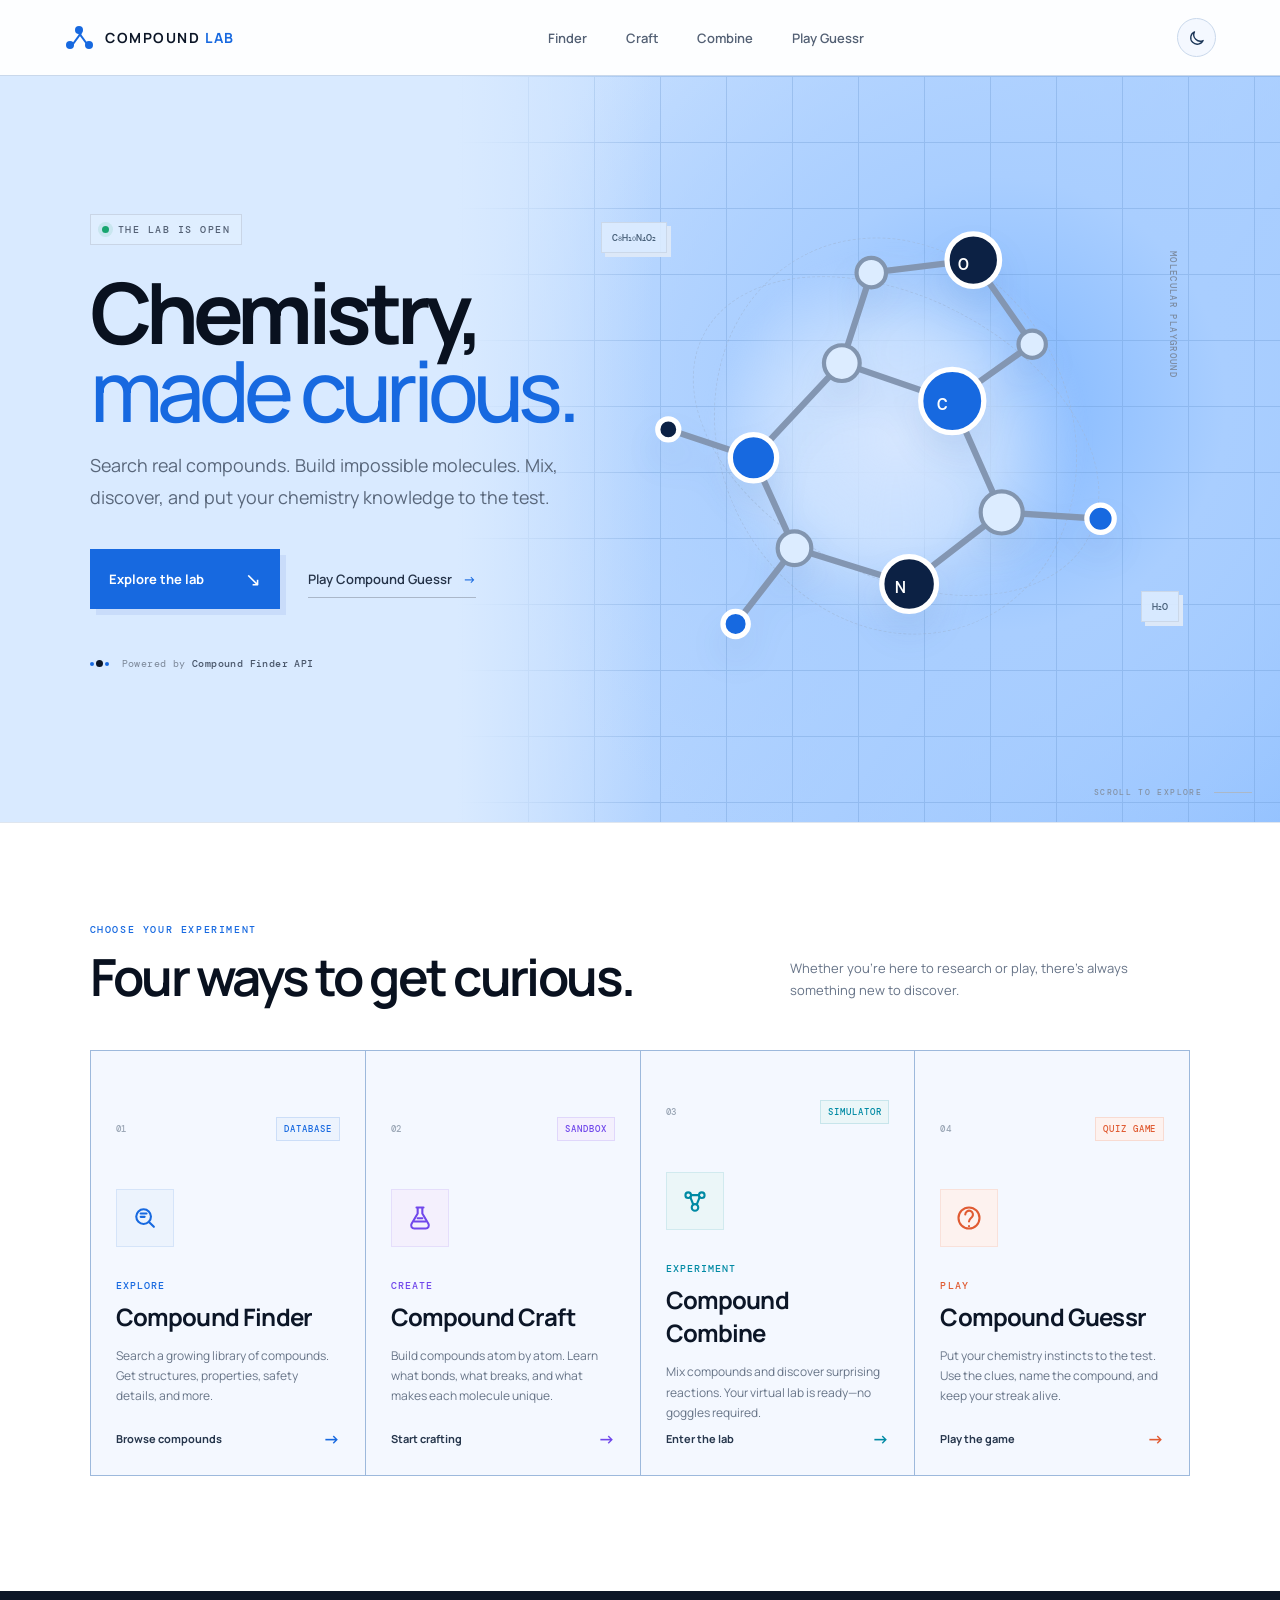
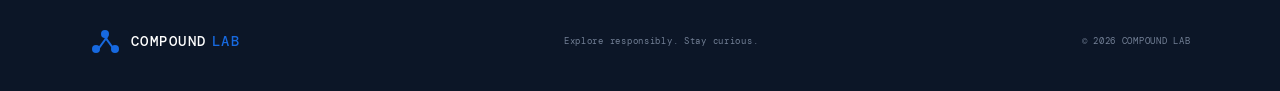
==== frontend/index.html @ 4c5c7403 "Linked Websites" ====
<!doctype html>
<html lang="en">
    <head>
        <meta charset="UTF-8" />
        <meta name="viewport" content="width=device-width, initial-scale=1.0" />
        <title>Compound Lab</title>
        <link rel="stylesheet" href="./index.css" />
    </head>
    <body>
        <div class="site-shell" id="root">
            <header class="topbar">
                <a class="brand" href="#" aria-label="Compound Lab home">
                <span class="brand-mark" aria-hidden="true"><span></span><span></span><span></span></span>
                <span>COMPOUND</span>
                <strong>LAB</strong>
                </a>

            <nav class="main-nav" aria-label="Main navigation">
                <a href="./finder/">Finder</a>
                <a href="./craft/">Craft</a>
                <a href="./combine/">Combine</a>
                <a href="./guessr/">Play Guessr</a>
            </nav>

            <div class="topbar-actions">
                <button class="theme-toggle" type="button" aria-label="Switch to dark mode">
                    <svg class="moon-icon" viewBox="0 0 24 24" aria-hidden="true">
                    <path d="M20.2 15.4A8.7 8.7 0 0 1 8.6 3.8 8.7 8.7 0 1 0 20.2 15.4Z"></path>
                    </svg>
                    <svg class="sun-icon" viewBox="0 0 24 24" aria-hidden="true">
                        <circle cx="12" cy="12" r="3.7"></circle>
                        <path
                            d="M12 2v2M12 20v2M4.9 4.9l1.4 1.4M17.7 17.7l1.4 1.4M2 12h2M20 12h2M4.9 19.1l1.4-1.4M17.7 6.3l1.4-1.4"
                        ></path>
                    </svg>
                </button>
                <button class="menu-button" type="button" aria-expanded="false" aria-label="Toggle menu">
                    <span></span><span></span>
                </button>
            </div>
            </header>
            
            <main>
                <section class ="hero">
                    <div class="hero-grid" aria-hidden="true"></div>
                    <div class="hero-copy">
                        <div class="status-pill"><span></span>THE LAB IS OPEN</div>
                            <h1>Chemistry,<br /><em>made curious.</em></h1>
                            <p>
                                Search real compounds. Build impossible molecules. Mix, discover, and put your
                                chemistry knowledge to the test.
                            </p>
                        <div class="hero-actions">
                            <a class="primary-action" href="#experiences">Explore the lab <span>↘</span></a>
                            <button class="text-action" type="button" data-launch="Compound Guessr">
                                Play Compound Guessr <span>→</span>
                            </button>
                        </div>
                        <div class="trust-line">
                            <div class="mini-atoms" aria-hidden="true"><i></i><i></i><i></i></div>
                            <span>Powered by <strong>Compound Finder API</strong></span>
                        </div>
                    </div>

                      <div class="molecule-stage" aria-hidden="true">
                        <div class="orbit orbit-one"></div>
                        <div class="orbit orbit-two"></div>
                        <svg viewBox="0 0 560 500" class="molecule-svg">
                        <g class="molecule-lines">
                            <path d="M145 265 229 175 334 211 381 317 293 385 184 351Z" />
                            <path d="M229 175 257 89 354 77 410 157 334 211" />
                            <path d="m381 317 94 6M184 351l-56 72M145 265 64 238" />
                        </g>
                        <g class="atoms">
                            <circle cx="145" cy="265" r="22" class="atom atom-blue" />
                            <circle cx="229" cy="175" r="17" class="atom atom-white" />
                            <circle cx="334" cy="211" r="30" class="atom atom-blue" />
                            <circle cx="381" cy="317" r="20" class="atom atom-white" />
                            <circle cx="293" cy="385" r="26" class="atom atom-navy" />
                            <circle cx="184" cy="351" r="16" class="atom atom-white" />
                            <circle cx="257" cy="89" r="14" class="atom atom-white" />
                            <circle cx="354" cy="77" r="25" class="atom atom-navy" />
                            <circle cx="410" cy="157" r="13" class="atom atom-white" />
                            <circle cx="475" cy="323" r="13" class="atom atom-blue" />
                            <circle cx="128" cy="423" r="12" class="atom atom-blue" />
                            <circle cx="64" cy="238" r="10" class="atom atom-navy" />
                        </g>
                        <g class="atom-labels">
                            <text x="325" y="220">C</text>
                            <text x="285" y="394">N</text>
                            <text x="345" y="86">O</text>
                        </g>
                        </svg>
                        <div class="formula formula-one">C₈H₁₀N₄O₂</div>
                        <div class="formula formula-two">H₂O</div>
                        <div class="lab-note">MOLECULAR PLAYGROUND</div>
                    </div>

                    <div class="scroll-cue"><span>SCROLL TO EXPLORE</span><i></i></div>
                </section>

                <section class="experiences" id="experiences">

                    <div class="section-heading">
                        <div>
                            <span class="section-kicker">CHOOSE YOUR EXPERIMENT</span>
                            <h2>Four ways to get curious.</h2>
                        </div>
                            <p>
                                Whether you’re here to research or play, there’s always something new to discover.
                            </p>
                    </div>

                    <div class="feature-grid">
                        <a
                            class="feature-card"
                            href="./finder/"
                            style="--accent: #1769e0"
                        >
                            <span class="card-topline"
                            ><span>01</span><span class="card-tag">DATABASE</span></span>
                            <span class="icon-box">
                            <svg viewBox="0 0 24 24" aria-hidden="true">
                            <circle cx="10.8" cy="10.8" r="6.3"></circle>
                            <path d="m15.4 15.4 4.2 4.2M8.3 8.2h5M8.3 11h3.4"></path>
                            </svg>
                            </span>
                            <span class="card-eyebrow">Explore</span>
                            <h3>Compound Finder</h3>
                            <p>
                            Search a growing library of compounds. Get structures, properties, safety details,
                            and more.
                            </p>
                            <span class="card-action">Browse compounds <i>→</i></span>
                        </a>

                        <a
                            class="feature-card"
                            href="./craft/"
                            style="--accent: #7047eb"
                        >
                            <span class="card-topline"><span>02</span><span class="card-tag">SANDBOX</span></span>
                            <span class="icon-box">
                                <svg viewBox="0 0 24 24" aria-hidden="true">
                                <path
                                    d="M9 3h6M10 3v5.2l-5.2 8.7A2.7 2.7 0 0 0 7.1 21h9.8a2.7 2.7 0 0 0 2.3-4.1L14 8.2V3"
                                ></path>
                                <path d="M7.2 15h9.6M10 12.2h4"></path>
                                </svg>
                            </span>
                            <span class="card-eyebrow">Create</span>
                            <h3>Compound Craft</h3>
                            <p>
                                Build compounds atom by atom. Learn what bonds, what breaks, and what makes each
                                molecule unique.
                            </p>
                            <span class="card-action">Start crafting <i>→</i></span>
                        </a>

                        <a
                            class="feature-card"
                            href="./combine/"
                            style="--accent: #008aa4"
                        >
                            <span class="card-topline"
                                ><span>03</span><span class="card-tag">SIMULATOR</span></span
                            >
                            <span class="icon-box">
                                <svg viewBox="0 0 24 24" aria-hidden="true">
                                <circle cx="6.2" cy="7" r="2.4"></circle>
                                <circle cx="17.8" cy="7" r="2.4"></circle>
                                <circle cx="12" cy="17.5" r="2.8"></circle>
                                <path d="m8 8.6 2.5 6.4M16 8.6 13.5 15M8.6 7h6.8"></path>
                                </svg>
                            </span>
                            <span class="card-eyebrow">Experiment</span>
                            <h3>Compound Combine</h3>
                            <p>
                                Mix compounds and discover surprising reactions. Your virtual lab is ready—no
                                goggles required.
                            </p>
                            <span class="card-action">Enter the lab <i>→</i></span>
                        </a>

                        <a
                            class="feature-card"
                            href="./guessr/"
                            style="--accent: #e05b32"
                        >
                            <span class="card-topline"
                                ><span>04</span><span class="card-tag">QUIZ GAME</span></span
                            >
                            <span class="icon-box">
                                <svg viewBox="0 0 24 24" aria-hidden="true">
                                <path d="M8.8 9a3.3 3.3 0 1 1 5.6 2.4c-1.4 1.3-2.4 1.8-2.4 3.6"></path>
                                <path d="M12 19h.01"></path>
                                <circle cx="12" cy="12" r="9"></circle>
                                </svg>
                            </span>
                            <span class="card-eyebrow">Play</span>
                            <h3>Compound Guessr</h3>
                            <p>
                                Put your chemistry instincts to the test. Use the clues, name the compound, and keep
                                your streak alive.
                            </p>
                            <span class="card-action">Play the game <i>→</i></span>
                        </a>

                    </div>

                </section>
            </main>

            <footer>
                <a class="brand footer-brand" href="#">
                    <span class="brand-mark" aria-hidden="true"><span></span><span></span><span></span></span>
                    <span>COMPOUND</span><strong>LAB</strong>
                </a>
                <p>Explore responsibly. Stay curious.</p>
                <span>© 2026 COMPOUND LAB</span>
            </footer>

            <div class="toast" role="status" aria-live="polite">
                <span>LAB NOTE</span><span class="toast-message"></span>
            </div>

            <script type="module" src="./main.js"></script>

        </div>
    </body>
</html>
---- frontend/index.css ----
/* Font Imports and Default Design Elements */
@import url("https://fonts.googleapis.com/css2?family=DM+Mono:wght@400;500&family=Manrope:wght@400;500;600;700;800&display=swap");
:root {
  font-family: "Manrope", sans-serif;
  color: #09111f;
  background: #dceaff;
  font-synthesis: none;
}

/* 

Reset Codes;
for resetting default browser layout and design 

*/
@layer base {
  *,
  *::before,
  *::after {
    box-sizing: border-box;
  }

  html {
    scroll-behavior: smooth;
  }

  body {
    margin: 0;
    min-width: 320px;
    min-height: 100vh;
    background: #dceaff;
  }

  h1,
  h2,
  h3,
  p {
    margin: 0;
  }

  button,
  a {
    -webkit-tap-highlight-color: transparent;
  }

  button {
    font: inherit;
    cursor: pointer;
  }
}

/* Site Shell Design Elements */
.site-shell {
  min-height: 100vh;
  overflow: hidden;
}

/* Topbar Design Elements */
.topbar {
  height: 76px;
  padding: 0 clamp(24px, 5vw, 78px);
  display: flex;
  align-items: center;
  justify-content: space-between;
  background: rgba(255, 255, 255, 0.94);
  border-bottom: 1px solid #c9d8eb;
  backdrop-filter: blur(14px);
  position: relative;
  z-index: 50;
}

/* Brand/Logo Design Elements */
.brand {
  display: inline-flex;
  align-items: center;
  gap: 5px;
  color: #0c1627;
  text-decoration: none;
  font-size: 14px;
  font-weight: 700;
  letter-spacing: 0.11em;
}

.brand strong {
  color: #1769e0;
}

.brand-mark {
  width: 31px;
  height: 27px;
  position: relative;
  display: inline-block;
  margin-right: 5px;
}

.brand-mark span {
  position: absolute;
  border-radius: 50%;
  background: #1769e0;
  width: 8px;
  height: 8px;
}

.brand-mark span:nth-child(1) {
  top: 2px;
  left: 11px;
}

.brand-mark span:nth-child(2) {
  bottom: 2px;
  left: 2px;
}

.brand-mark span:nth-child(3) {
  bottom: 2px;
  right: 2px;
}

.brand-mark::before,
.brand-mark::after {
  content: "";
  position: absolute;
  height: 1.5px;
  width: 15px;
  top: 14px;
  left: 5px;
  background: #1769e0;
  transform: rotate(-54deg);
  transform-origin: center;
}

.brand-mark::after {
  left: 12px;
  transform: rotate(54deg);
}

/* Main Design Elements */
.main-nav {
  display: flex;
  align-items: center;
  gap: clamp(24px, 3vw, 48px);
}

.main-nav a {
  color: #536074;
  text-decoration: none;
  font-size: 13px;
  font-weight: 600;
  transition: color 180ms ease;
}

.main-nav a:hover {
  color: #1769e0;
}

.main-nav button {
  border: 0;
  background: #0c1627;
  color: white;
  padding: 12px 19px;
  border-radius: 2px;
  font:
    600 12px "Manrope",
    sans-serif;
  letter-spacing: 0.03em;
  transition:
    transform 180ms ease,
    background 180ms ease;
}

.main-nav button:hover {
  transform: translateY(-2px);
  background: #1769e0;
}

/* Menu Button Design Element */
.menu-button {
  display: none;
}

/* Topbar Actions (theme toggle base) Design Elements */
.topbar-actions {
  display: flex;
  align-items: center;
  gap: 10px;
}

.theme-toggle {
  width: 39px;
  height: 39px;
  display: grid;
  place-items: center;
  padding: 0;
  border: 1px solid #c9d8eb;
  border-radius: 50%;
  background: #f4f8ff;
  color: #1b3557;
  transition:
    color 180ms ease,
    background 180ms ease,
    border-color 180ms ease,
    transform 180ms ease;
}

.theme-toggle:hover {
  color: #1769e0;
  border-color: #8eb7ed;
  transform: rotate(-8deg);
}

.theme-toggle svg {
  width: 18px;
  height: 18px;
  fill: none;
  stroke: currentColor;
  stroke-width: 1.8;
  stroke-linecap: round;
  stroke-linejoin: round;
}

.sun-icon {
  display: none;
}

/* Hero Layout and Parent Elements Design */
.hero {
  min-height: 685px;
  background:
    radial-gradient(circle at 78% 44%, #82b8ff 0%, #a9ceff 21%, transparent 48%),
    linear-gradient(125deg, #d9eaff 0%, #b9d7ff 56%, #94c2ff 100%);
  position: relative;
  display: grid;
  grid-template-columns: minmax(0, 0.93fr) minmax(480px, 1.07fr);
  align-items: center;
  padding: 76px clamp(24px, 7vw, 112px) 90px;
  isolation: isolate;
  border-bottom: 1px solid #dfe6ef;
}

.hero-grid {
  position: absolute;
  inset: 0;
  z-index: -2;
  background-image:
    linear-gradient(#6695d0 1px, transparent 1px),
    linear-gradient(90deg, #6695d0 1px, transparent 1px);
  background-size: 66px 66px;
  mask-image: linear-gradient(to right, transparent, black 40%, black);
  opacity: 0.32;
}

.hero::before {
  content: "";
  position: absolute;
  inset: 0 49% 0 0;
  z-index: -1;
  background: linear-gradient(90deg, #d9eaff 70%, transparent);
}

.hero-copy {
  max-width: 660px;
  z-index: 2;
}

/* Status Pill Design */
.status-pill {
  width: max-content;
  display: flex;
  align-items: center;
  gap: 9px;
  padding: 8px 11px;
  border: 1px solid #c9d5e6;
  background: rgba(225, 239, 255, 0.82);
  color: #536074;
  font:
    500 10px "DM Mono",
    monospace;
  letter-spacing: 0.15em;
}

.status-pill span {
  width: 7px;
  height: 7px;
  border-radius: 50%;
  background: #18a56f;
  box-shadow: 0 0 0 4px #18a56f1c;
}

/* Hero Elements Design */
.hero h1 {
  margin: 28px 0 22px;
  font-size: clamp(56px, 6.6vw, 99px);
  line-height: 0.92;
  letter-spacing: -0.068em;
  font-weight: 700;
}

.hero h1 em {
  color: #1769e0;
  font-style: normal;
  font-weight: 500;
}

.hero-copy > p {
  max-width: 555px;
  color: #59677b;
  font-size: clamp(15px, 1.4vw, 18px);
  line-height: 1.75;
}

.hero-actions {
  display: flex;
  align-items: center;
  gap: 28px;
  margin-top: 36px;
}

/* Hero Actions Design */
.primary-action {
  min-width: 190px;
  display: inline-flex;
  align-items: center;
  justify-content: space-between;
  gap: 30px;
  background: #1769e0;
  color: #fff;
  padding: 16px 18px;
  text-decoration: none;
  font-size: 13px;
  font-weight: 700;
  border: 1px solid #1769e0;
  box-shadow: 6px 6px 0 #c9dcfa;
  transition:
    transform 180ms ease,
    box-shadow 180ms ease;
}

.primary-action:hover {
  transform: translate(2px, 2px);
  box-shadow: 2px 2px 0 #c9dcfa;
}

.primary-action span {
  font-size: 19px;
}

.text-action {
  padding: 9px 0;
  border: 0;
  border-bottom: 1px solid #aab7c9;
  background: transparent;
  color: #253348;
  font:
    600 13px "Manrope",
    sans-serif;
}

.text-action span {
  color: #1769e0;
  margin-left: 8px;
}

/* Trust Line Design */
.trust-line {
  display: flex;
  align-items: center;
  gap: 11px;
  margin-top: 48px;
  color: #7b8798;
  font:
    400 10px "DM Mono",
    monospace;
  letter-spacing: 0.04em;
}

.trust-line strong {
  color: #49566a;
  font-weight: 500;
}

.mini-atoms {
  display: flex;
  align-items: center;
}

.mini-atoms i {
  width: 8px;
  height: 8px;
  border-radius: 50%;
  background: #1769e0;
  border: 2px solid #d9eaff;
  margin-left: -2px;
}

.mini-atoms i:nth-child(2) {
  width: 11px;
  height: 11px;
  background: #0c1627;
}

/* Molecule Stage Design */

.molecule-stage {
  height: min(580px, 47vw);
  min-height: 480px;
  max-width: 650px;
  width: 100%;
  justify-self: end;
  position: relative;
}

.molecule-stage::before {
  content: "";
  position: absolute;
  width: 66%;
  aspect-ratio: 1;
  top: 16%;
  left: 17%;
  background: radial-gradient(circle, #d6e6ff 0%, #e5f0ff99 37%, transparent 68%);
  filter: blur(8px);
}

.molecule-svg {
  width: 100%;
  height: 100%;
  overflow: visible;
  filter: drop-shadow(0 20px 16px #1b4c8d14);
  animation: molecule-float 7s ease-in-out infinite;
}

/* Molecule Lines Design */
.molecule-lines path {
  fill: none;
  stroke: #8396b2;
  stroke-width: 6;
}

/* Atom Design */
.atom {
  stroke: #fff;
  stroke-width: 5;
}

.atom-blue {
  fill: #1769e0;
}

.atom-white {
  fill: #dcecff;
  stroke: #8295af;
  stroke-width: 4;
}

.atom-navy {
  fill: #0c2144;
}

.atom-labels {
  fill: white;
  text-anchor: middle;
  font:
    600 17px "DM Mono",
    monospace;
}

/* Mini Formula Designs */
.formula {
  position: absolute;
  background: rgba(221, 237, 255, 0.9);
  border: 1px solid #cbd8e9;
  padding: 8px 10px;
  color: #486079;
  font:
    500 10px "DM Mono",
    monospace;
  box-shadow: 4px 4px 0 #dce8f8;
}

.formula-one {
  top: 12%;
  left: 0;
}

.formula-two {
  right: 2%;
  bottom: 19%;
}

/* Lab Note Design */
.lab-note {
  position: absolute;
  right: 2%;
  top: 17%;
  color: #7d8da4;
  font:
    500 9px "DM Mono",
    monospace;
  letter-spacing: 0.15em;
  transform: rotate(90deg) translateX(100%);
  transform-origin: right top;
}

.orbit {
  position: absolute;
  border: 1px dashed #9eb4d2;
  border-radius: 50%;
  opacity: 0.5;
}

.orbit-one {
  width: 74%;
  height: 48%;
  left: 13%;
  top: 25%;
  transform: rotate(28deg);
}

.orbit-two {
  width: 60%;
  height: 70%;
  left: 20%;
  top: 14%;
  transform: rotate(-25deg);
}

/* Scroll Disclaimer Design */
.scroll-cue {
  position: absolute;
  right: 28px;
  bottom: 25px;
  display: flex;
  align-items: center;
  gap: 12px;
  color: #8491a3;
  font:
    500 8px "DM Mono",
    monospace;
  letter-spacing: 0.17em;
}

.scroll-cue i {
  width: 38px;
  height: 1px;
  background: #abb8c8;
}

/* Experiences Base Design */
.experiences {
  padding: 100px clamp(24px, 7vw, 112px) 115px;
  background: #fff;
}

/* Section Heading Design */
.section-heading {
  display: flex;
  justify-content: space-between;
  align-items: end;
  gap: 60px;
  max-width: 1280px;
  margin: 0 auto 48px;
}

.section-kicker {
  display: block;
  margin-bottom: 15px;
  color: #1769e0;
  font:
    500 10px "DM Mono",
    monospace;
  letter-spacing: 0.16em;
}

.section-heading h2 {
  font-size: clamp(34px, 4vw, 55px);
  line-height: 1;
  letter-spacing: -0.05em;
  font-weight: 650;
}

.section-heading > p {
  max-width: 400px;
  color: #667387;
  font-size: 13px;
  line-height: 1.75;
}

/* Feature Grid Layout */
.feature-grid {
  max-width: 1280px;
  margin: 0 auto;
  display: grid;
  grid-template-columns: repeat(4, 1fr);
  border-top: 1px solid #9db9dc;
  border-left: 1px solid #9db9dc;
}

/* Feature Card Design */
.feature-card {
  position: relative;
  min-height: 425px;
  padding: 22px 25px 25px;
  background: #f4f8ff;
  border: 0;
  border-right: 1px solid #9db9dc;
  border-bottom: 1px solid #9db9dc;
  color: #0c1627;
  text-align: left;
  overflow: hidden;
  transition:
    transform 220ms ease,
    box-shadow 220ms ease,
    background 220ms ease;
}

.feature-card::after {
  content: "";
  position: absolute;
  height: 4px;
  background: var(--accent);
  left: -1px;
  right: -1px;
  bottom: -1px;
  transform: scaleX(0);
  transform-origin: left;
  transition: transform 250ms ease;
}

.feature-card:hover {
  z-index: 2;
  transform: translateY(-8px);
  background: #e8f2ff;
  box-shadow: 0 22px 40px #1b365817;
}

.feature-card:hover::after {
  transform: scaleX(1);
}

/* Feature Card Top Elements Design */
.card-topline {
  display: flex;
  align-items: center;
  justify-content: space-between;
  color: #9aa6b5;
  font:
    500 9px "DM Mono",
    monospace;
  letter-spacing: 0.1em;
}

.card-tag {
  color: var(--accent);
  background: color-mix(in srgb, var(--accent) 8%, white);
  border: 1px solid color-mix(in srgb, var(--accent) 22%, white);
  padding: 5px 7px;
}

/* Feature Card Icon Box Design */
.icon-box {
  width: 58px;
  height: 58px;
  margin: 48px 0 32px;
  display: grid;
  place-items: center;
  color: var(--accent);
  background: color-mix(in srgb, var(--accent) 8%, white);
  border: 1px solid color-mix(in srgb, var(--accent) 18%, white);
}

.icon-box svg {
  width: 28px;
  height: 28px;
  fill: none;
  stroke: currentColor;
  stroke-width: 1.8;
  stroke-linecap: round;
  stroke-linejoin: round;
}

/* Feature Card Eyebrow Design */
.card-eyebrow {
  color: var(--accent);
  font:
    500 10px "DM Mono",
    monospace;
  letter-spacing: 0.11em;
  text-transform: uppercase;
}

/* Feature Card Elements Design */
.feature-card h3 {
  margin: 8px 0 13px;
  font-size: 24px;
  letter-spacing: -0.035em;
  font-weight: 700;
}

.feature-card p {
  color: #687588;
  font-size: 12px;
  line-height: 1.7;
}

.card-action {
  position: absolute;
  bottom: 25px;
  left: 25px;
  right: 25px;
  display: flex;
  align-items: center;
  justify-content: space-between;
  color: #26364c;
  font-size: 11px;
  font-weight: 700;
}

.card-action i {
  color: var(--accent);
  font-style: normal;
  font-size: 17px;
  transition: transform 180ms ease;
}

.feature-card:hover .card-action i {
  transform: translateX(5px);
}

/* Footer */
footer {
  min-height: 100px;
  padding: 25px clamp(24px, 7vw, 112px);
  background: #0c1627;
  display: flex;
  align-items: center;
  justify-content: space-between;
  color: #738096;
  font:
    400 9px "DM Mono",
    monospace;
  letter-spacing: 0.08em;
}

.footer-brand {
  color: #fff;
}

/* Toast Design */
.toast {
  position: fixed;
  left: 50%;
  bottom: 25px;
  z-index: 100;
  transform: translate(-50%, 30px);
  opacity: 0;
  pointer-events: none;
  padding: 13px 17px;
  background: #0c1627;
  color: #fff;
  box-shadow: 6px 6px 0 #b9d3fa;
  font-size: 12px;
  transition:
    opacity 180ms ease,
    transform 180ms ease;
}

.toast span {
  color: #69a5ff;
  font:
    500 9px "DM Mono",
    monospace;
  letter-spacing: 0.13em;
  margin-right: 12px;
}

.toast .toast-message {
  color: #fff;
  font:
    500 12px "Manrope",
    sans-serif;
  letter-spacing: 0;
  margin-right: 0;
}

.toast.is-visible {
  opacity: 1;
  transform: translate(-50%, 0);
}

/* Molecule Animation */
@keyframes molecule-float {
  0%,
  100% {
    transform: translateY(0) rotate(-1deg);
  }
  50% {
    transform: translateY(-12px) rotate(1deg);
  }
}

/* Media Size 1050px Layout Design */
@media (max-width: 1050px) {
  .hero {
    grid-template-columns: 1fr 0.8fr;
  }

  .molecule-stage {
    transform: scale(0.88);
    transform-origin: right center;
  }

  .feature-grid {
    grid-template-columns: repeat(2, 1fr);
  }
}

/* Media Size 720px Layout Design */
@media (max-width: 760px) {
  .topbar {
    height: 68px;
  }

  .menu-button {
    width: 34px;
    height: 34px;
    display: grid;
    place-content: center;
    gap: 5px;
    background: transparent;
    border: 0;
  }

  .menu-button span {
    display: block;
    width: 20px;
    height: 1.5px;
    background: #0c1627;
  }

  .main-nav {
    position: absolute;
    top: 68px;
    left: 0;
    right: 0;
    padding: 24px;
    background: #fff;
    border-bottom: 1px solid #c9d8eb;
    flex-direction: column;
    align-items: stretch;
    gap: 20px;
    transform: translateY(-130%);
    opacity: 0;
    pointer-events: none;
    transition:
      transform 220ms ease,
      opacity 180ms ease;
  }

  .main-nav.is-open {
    transform: translateY(0);
    opacity: 1;
    pointer-events: auto;
  }

  .main-nav button {
    width: 100%;
  }

  .hero {
    min-height: auto;
    display: block;
    padding-top: 65px;
  }

  .hero::before {
    inset: 0;
    background: linear-gradient(#d9eaff 0%, #d9eaffee 58%, transparent);
  }

  .hero h1 {
    font-size: clamp(49px, 15vw, 72px);
  }

  .hero-actions {
    align-items: flex-start;
    flex-direction: column;
    gap: 18px;
  }

  .trust-line {
    margin-top: 34px;
  }

  .molecule-stage {
    height: 400px;
    min-height: 0;
    margin: 30px auto -55px;
    transform: none;
  }

  .formula-one {
    left: 5%;
  }

  .scroll-cue {
    display: none;
  }

  .experiences {
    padding-top: 75px;
  }

  .section-heading {
    display: block;
  }

  .section-heading > p {
    margin-top: 24px;
  }

  .feature-grid {
    grid-template-columns: 1fr;
  }

  .feature-card {
    min-height: 390px;
  }

  footer {
    flex-direction: column;
    justify-content: center;
    gap: 13px;
  }

  .toast {
    left: 20px;
    right: 20px;
    text-align: center;
    transform: translateY(30px);
  }

  .toast.is-visible {
    transform: translateY(0);
  }
}

/* Reduced Motion Animation */
@media (prefers-reduced-motion: reduce) {
  html {
    scroll-behavior: auto;
  }

  .molecule-svg {
    animation: none;
  }
}

/* Dark Theme*/
html[data-theme="dark"] {
  color-scheme: dark;
  color: #edf5ff;
  background: #061224;
}

html[data-theme="dark"] body {
  background: #061224;
}

html[data-theme="dark"] .topbar {
  background: rgba(6, 21, 41, 0.95);
  border-bottom-color: #25466c;
}

html[data-theme="dark"] .brand {
  color: #f2f7ff;
}

html[data-theme="dark"] .brand strong,
html[data-theme="dark"] .main-nav a:hover,
html[data-theme="dark"] .hero h1 em,
html[data-theme="dark"] .text-action span,
html[data-theme="dark"] .section-kicker {
  color: #67a9ff;
}

html[data-theme="dark"] .main-nav a {
  color: #b7c9df;
}

html[data-theme="dark"] .main-nav button {
  background: #2b82ef;
}

html[data-theme="dark"] .main-nav button:hover {
  background: #56a0ff;
}

html[data-theme="dark"] .theme-toggle {
  color: #ffd56a;
  background: #102b4c;
  border-color: #31577f;
}

html[data-theme="dark"] .theme-toggle:hover {
  color: #ffe39a;
  border-color: #67a9ff;
}

html[data-theme="dark"] .moon-icon {
  display: none;
}

html[data-theme="dark"] .sun-icon {
  display: block;
}

html[data-theme="dark"] .menu-button span {
  background: #e7f1ff;
}

html[data-theme="dark"] .hero {
  background:
    radial-gradient(circle at 78% 44%, #1768bd 0%, #104d8d 21%, transparent 49%),
    linear-gradient(125deg, #0a1d36 0%, #0b3768 57%, #0758a1 100%);
  border-bottom-color: #24496f;
}

html[data-theme="dark"] .hero::before {
  background: linear-gradient(90deg, #091c35 70%, transparent);
}

html[data-theme="dark"] .hero-grid {
  background-image:
    linear-gradient(#4d7bad 1px, transparent 1px),
    linear-gradient(90deg, #4d7bad 1px, transparent 1px);
  opacity: 0.26;
}

html[data-theme="dark"] .status-pill {
  color: #b8cde5;
  background: rgba(11, 42, 75, 0.85);
  border-color: #39658e;
}

html[data-theme="dark"] .hero-copy > p {
  color: #bed2e9;
}

html[data-theme="dark"] .text-action {
  color: #e5f0ff;
  border-bottom-color: #55779d;
}

html[data-theme="dark"] .trust-line,
html[data-theme="dark"] .scroll-cue,
html[data-theme="dark"] .lab-note {
  color: #91aac5;
}

html[data-theme="dark"] .trust-line strong {
  color: #d7e7f8;
}

html[data-theme="dark"] .mini-atoms i {
  border-color: #091c35;
}

html[data-theme="dark"] .mini-atoms i:nth-child(2) {
  background: #d8e9ff;
}

html[data-theme="dark"] .molecule-stage::before {
  background: radial-gradient(circle, #1768bd66 0%, #1d67ad38 38%, transparent 68%);
}

html[data-theme="dark"] .molecule-lines path {
  stroke: #7197c0;
}

html[data-theme="dark"] .atom-white {
  fill: #183b62;
  stroke: #8aadd0;
}

html[data-theme="dark"] .formula {
  color: #c1d9f2;
  background: rgba(9, 34, 62, 0.9);
  border-color: #416b93;
  box-shadow: 4px 4px 0 #07162a;
}

html[data-theme="dark"] .orbit {
  border-color: #6e96bf;
}

html[data-theme="dark"] .experiences {
  background: #071629;
}

html[data-theme="dark"] .section-heading > p {
  color: #9fb4ca;
}

html[data-theme="dark"] .feature-grid {
  border-color: #315479;
}

html[data-theme="dark"] .feature-card {
  color: #edf5ff;
  background: #0d223d;
  border-color: #315479;
}

html[data-theme="dark"] .feature-card:hover {
  background: #12305a;
  box-shadow: 0 22px 42px #00081475;
}

html[data-theme="dark"] .card-topline {
  color: #8099b4;
}

html[data-theme="dark"] .card-tag,
html[data-theme="dark"] .icon-box {
  background: color-mix(in srgb, var(--accent) 18%, #0d223d);
  border-color: color-mix(in srgb, var(--accent) 42%, #0d223d);
}

html[data-theme="dark"] .feature-card p {
  color: #a8bdd3;
}

html[data-theme="dark"] .card-action {
  color: #d9e8f8;
}

html[data-theme="dark"] footer {
  background: #030c18;
  color: #7891ad;
}

html[data-theme="dark"] .toast {
  background: #e8f2ff;
  color: #071629;
  box-shadow: 6px 6px 0 #1769e0;
}

html[data-theme="dark"] .toast .toast-message {
  color: #071629;
}

@media (max-width: 760px) {
  html[data-theme="dark"] .main-nav {
    background: #081b32;
    border-bottom-color: #25466c;
  }

  html[data-theme="dark"] .hero::before {
    background: linear-gradient(#091c35 0%, #091c35ee 58%, transparent);
  }
}

/* Link Design */
a.feature-card {
  display: flex;
  flex-direction: column;
  justify-content: center;
  text-decoration: none;
}
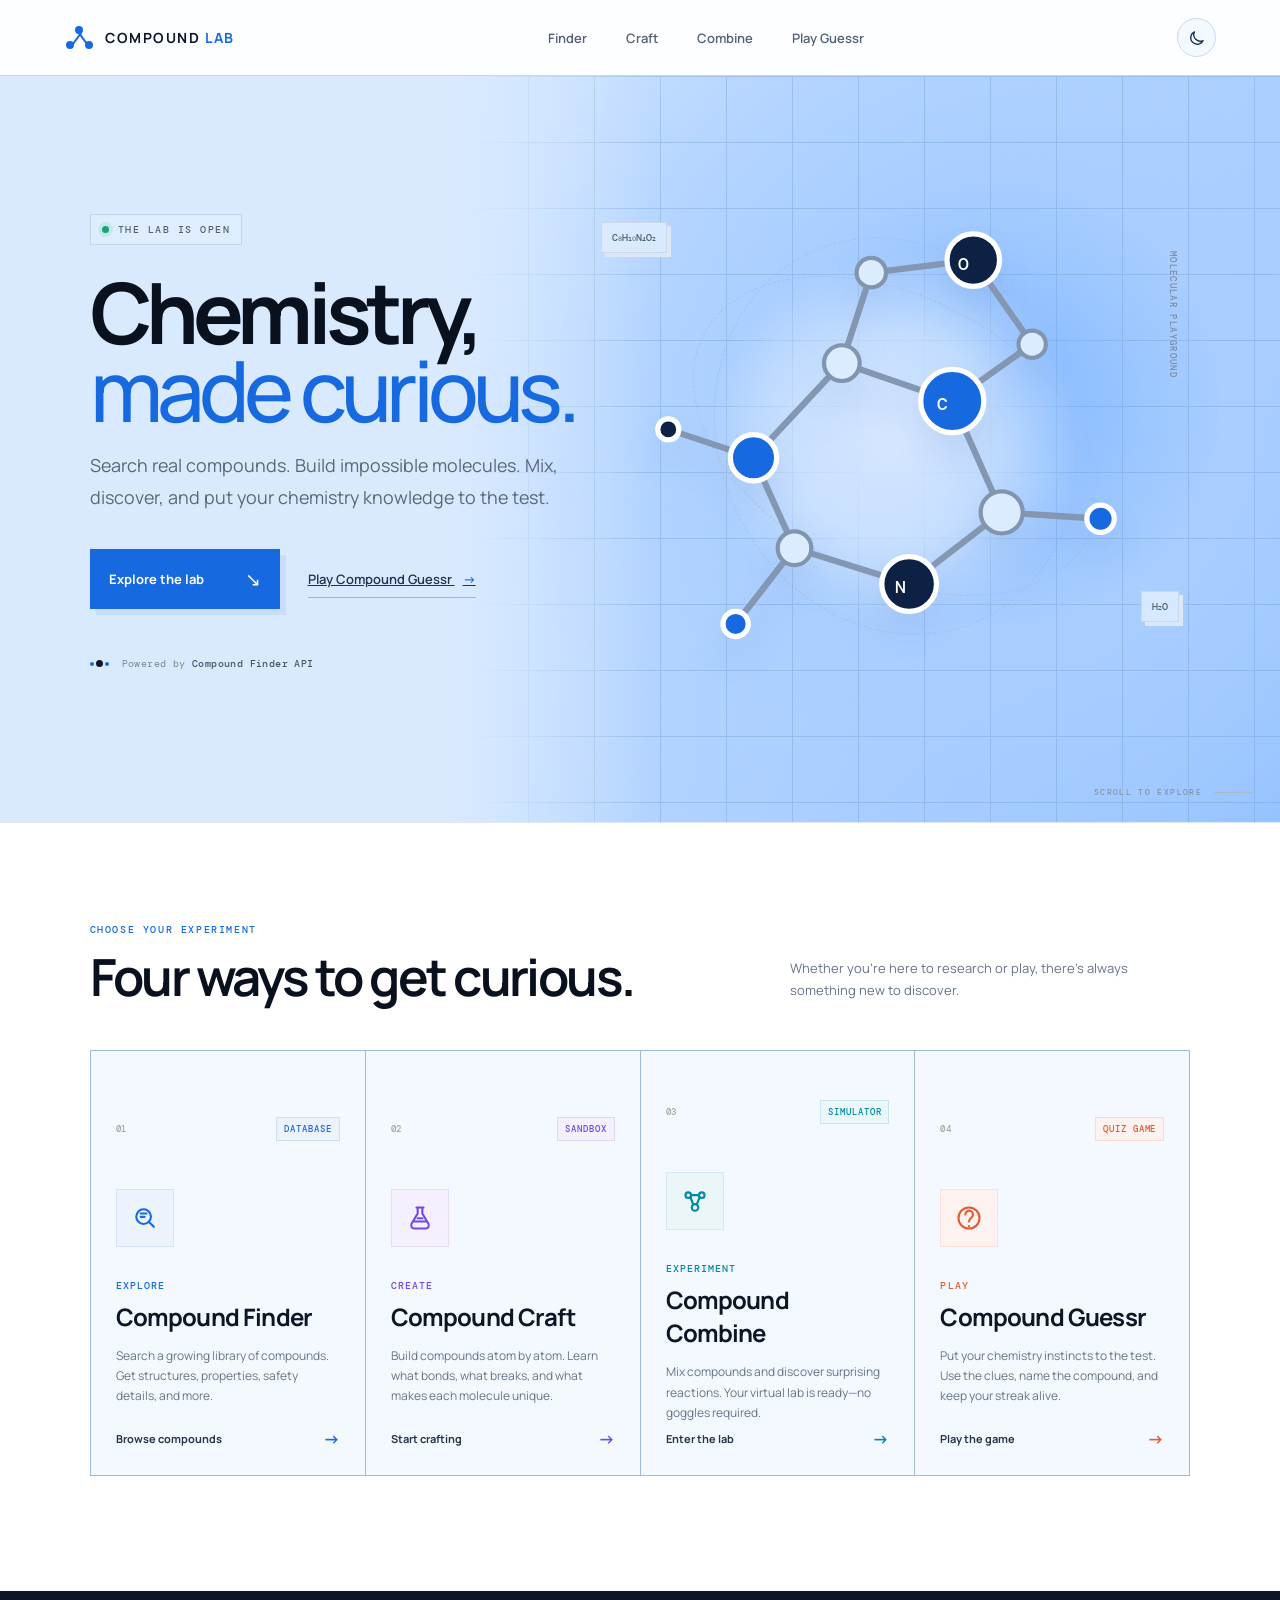
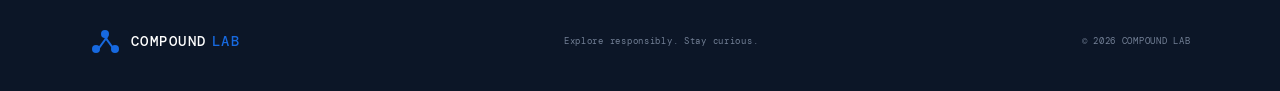
==== commit f79f47b2: "Fixed Link" ====
--- a/frontend/index.html
+++ b/frontend/index.html
@@ -52,9 +52,9 @@
                             </p>
                         <div class="hero-actions">
                             <a class="primary-action" href="#experiences">Explore the lab <span>↘</span></a>
-                            <button class="text-action" type="button" data-launch="Compound Guessr">
+                            <a class="text-action" href="./guessr/">
                                 Play Compound Guessr <span>→</span>
-                            </button>
+                            </a>
                         </div>
                         <div class="trust-line">
                             <div class="mini-atoms" aria-hidden="true"><i></i><i></i><i></i></div>
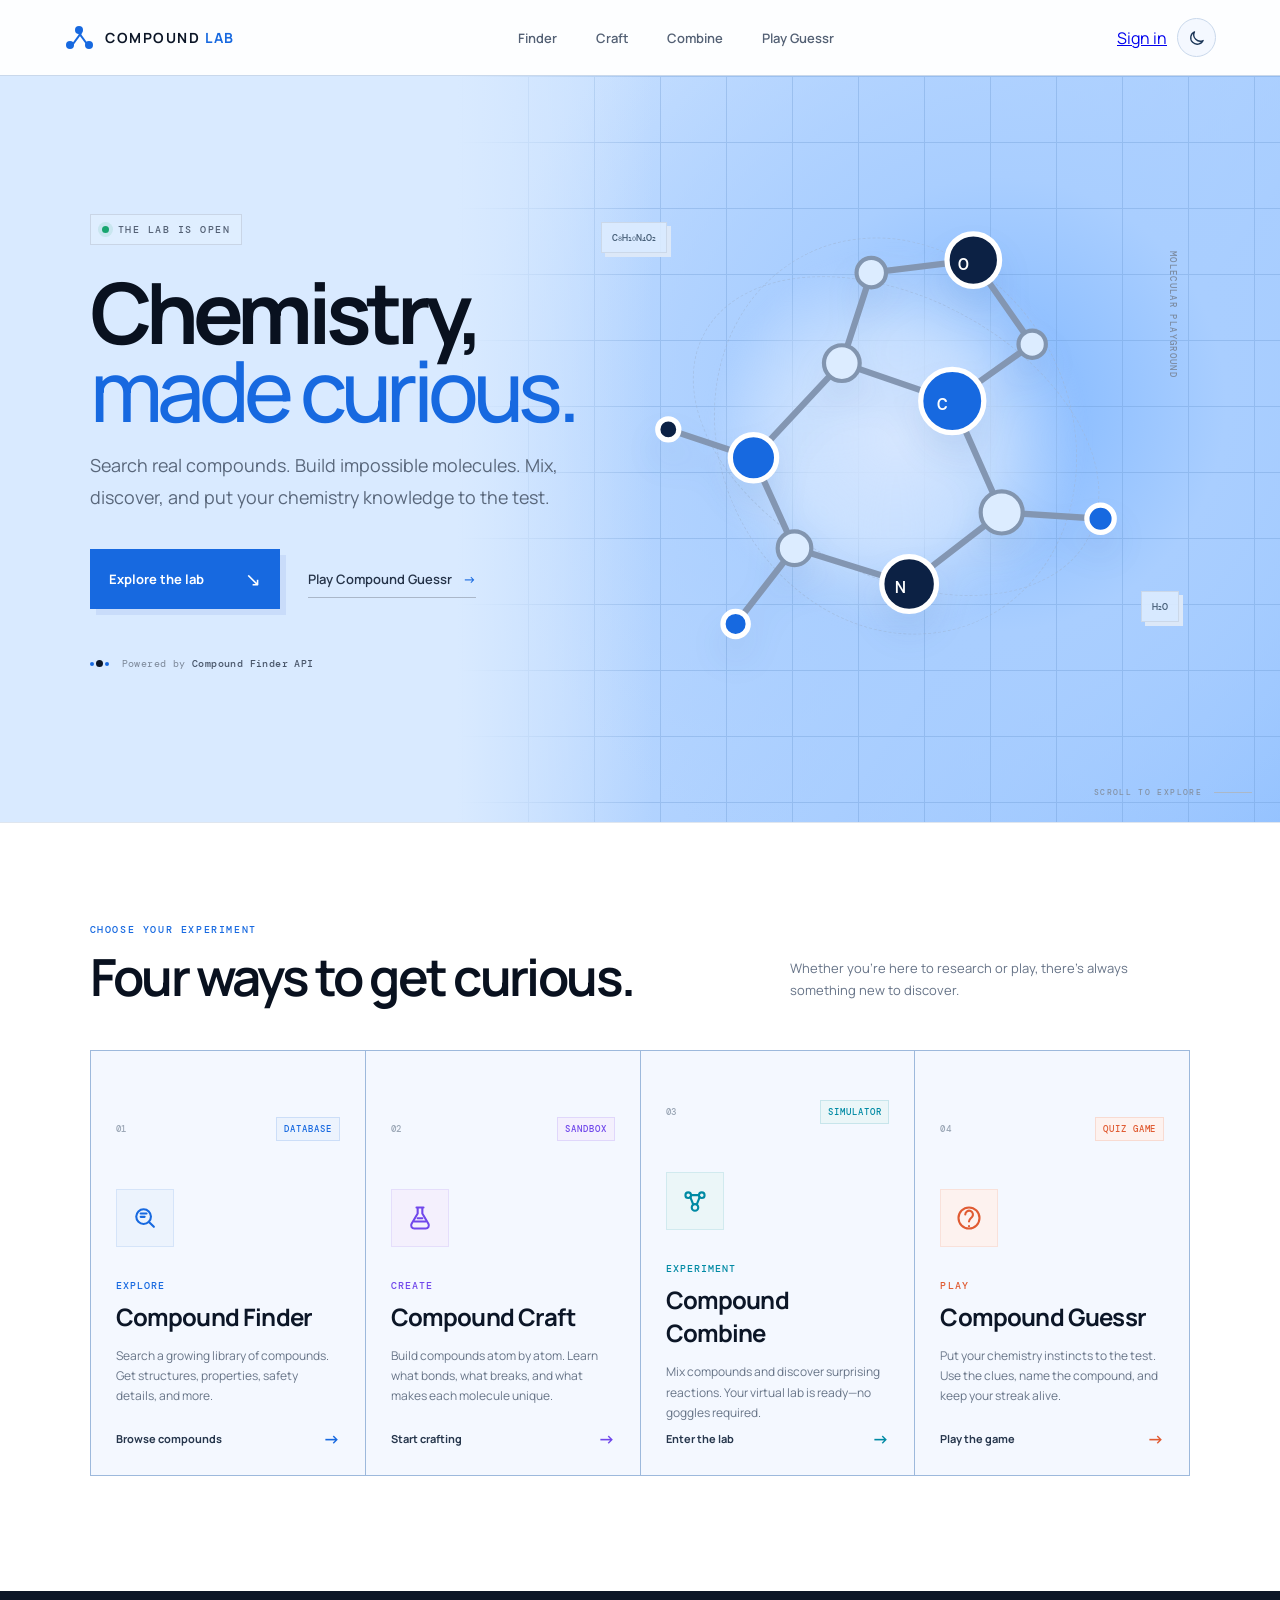
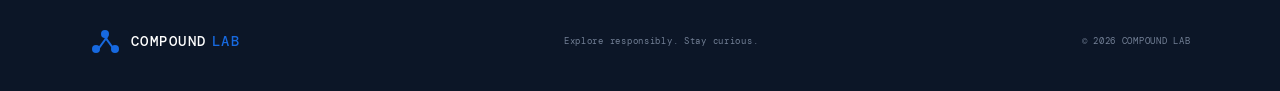
==== commit 69476e3a: "Added Supabase Authentication" ====
--- a/frontend/index.html
+++ b/frontend/index.html
@@ -23,6 +23,7 @@
             </nav>
 
             <div class="topbar-actions">
+                <a class="auth-link" href="./login/login.html" id="auth-nav-link">Sign in</a>
                 <button class="theme-toggle" type="button" aria-label="Switch to dark mode">
                     <svg class="moon-icon" viewBox="0 0 24 24" aria-hidden="true">
                     <path d="M20.2 15.4A8.7 8.7 0 0 1 8.6 3.8 8.7 8.7 0 1 0 20.2 15.4Z"></path>
--- a/frontend/index.css
+++ b/frontend/index.css
@@ -1165,4 +1165,6 @@
   flex-direction: column;
   justify-content: center;
   text-decoration: none;
-}+}
+
+a.text-action { text-decoration: none; }
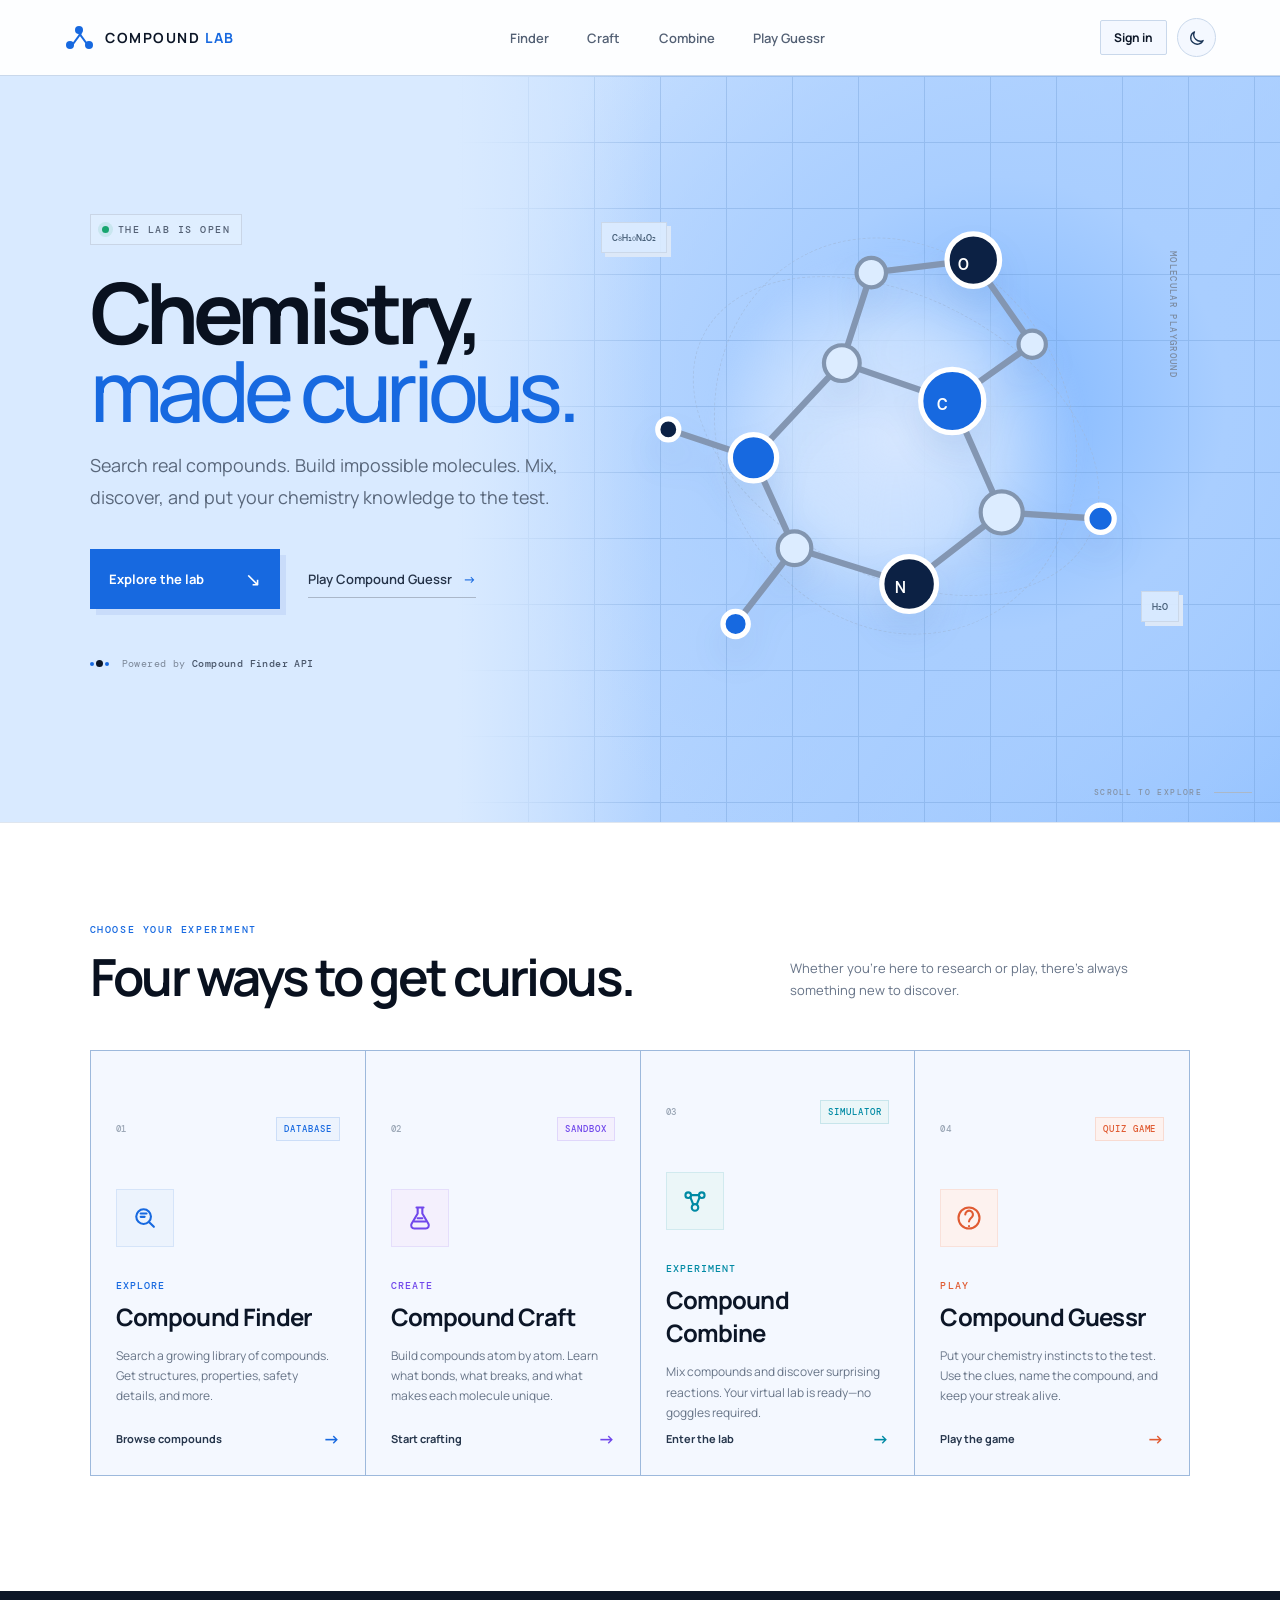
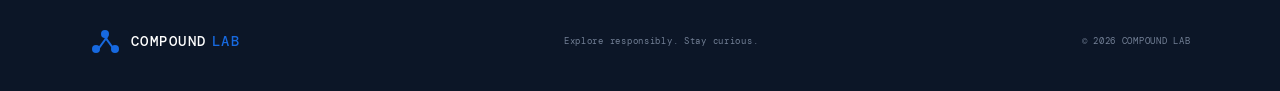
==== commit ed8f474f: "Testing" ====
--- a/frontend/index.html
+++ b/frontend/index.html
@@ -24,6 +24,7 @@
 
             <div class="topbar-actions">
                 <a class="auth-link" href="./login/login.html" id="auth-nav-link">Sign in</a>
+                <button class="logout-button" type="button" id="logout-button" hidden>Log out</button>
                 <button class="theme-toggle" type="button" aria-label="Switch to dark mode">
                     <svg class="moon-icon" viewBox="0 0 24 24" aria-hidden="true">
                     <path d="M20.2 15.4A8.7 8.7 0 0 1 8.6 3.8 8.7 8.7 0 1 0 20.2 15.4Z"></path>
@@ -160,7 +161,7 @@
 
                         <a
                             class="feature-card"
-                            href="./combine/"
+                            href="./combine/combine.html"
                             style="--accent: #008aa4"
                         >
                             <span class="card-topline"
--- a/frontend/index.css
+++ b/frontend/index.css
@@ -220,6 +220,62 @@
 
 .sun-icon {
   display: none;
+}
+
+/* Auth Link & Logout Button in Topbar */
+.auth-link {
+  color: #0c1627;
+  text-decoration: none;
+  font-size: 12px;
+  font-weight: 700;
+  padding: 8px 13px;
+  border: 1px solid #c9d8eb;
+  border-radius: 2px;
+  background: #f4f8ff;
+  max-width: 210px;
+  overflow: hidden;
+  text-overflow: ellipsis;
+  white-space: nowrap;
+  transition:
+    color 180ms ease,
+    background 180ms ease,
+    border-color 180ms ease,
+    transform 180ms ease;
+}
+
+.auth-link:hover {
+  color: #1769e0;
+  border-color: #8eb7ed;
+  background: #e8f2ff;
+  transform: translateY(-1px);
+}
+
+.logout-button {
+  border: 1px solid #0c1627;
+  background: #0c1627;
+  color: #fff;
+  padding: 8px 12px;
+  border-radius: 2px;
+  font:
+    600 11px "DM Mono",
+    monospace;
+  letter-spacing: 0.06em;
+  white-space: nowrap;
+  transition:
+    background 180ms ease,
+    border-color 180ms ease,
+    transform 180ms ease;
+}
+
+.logout-button:hover:not(:disabled) {
+  background: #1769e0;
+  border-color: #1769e0;
+  transform: translateY(-1px);
+}
+
+.logout-button:disabled {
+  opacity: 0.6;
+  cursor: not-allowed;
 }
 
 /* Hero Layout and Parent Elements Design */
@@ -865,6 +921,21 @@
     width: 100%;
   }
 
+  .topbar-actions {
+    gap: 6px;
+  }
+
+  .auth-link {
+    max-width: 120px;
+    padding: 7px 9px;
+    font-size: 11px;
+  }
+
+  .logout-button {
+    padding: 7px 9px;
+    font-size: 10px;
+  }
+
   .hero {
     min-height: auto;
     display: block;
@@ -1148,6 +1219,29 @@
   color: #071629;
 }
 
+html[data-theme="dark"] .auth-link {
+  color: #edf5ff;
+  background: #102b4c;
+  border-color: #31577f;
+}
+
+html[data-theme="dark"] .auth-link:hover {
+  color: #67a9ff;
+  border-color: #67a9ff;
+  background: #14355e;
+}
+
+html[data-theme="dark"] .logout-button {
+  background: #2b82ef;
+  border-color: #2b82ef;
+  color: #fff;
+}
+
+html[data-theme="dark"] .logout-button:hover:not(:disabled) {
+  background: #56a0ff;
+  border-color: #56a0ff;
+}
+
 @media (max-width: 760px) {
   html[data-theme="dark"] .main-nav {
     background: #081b32;
